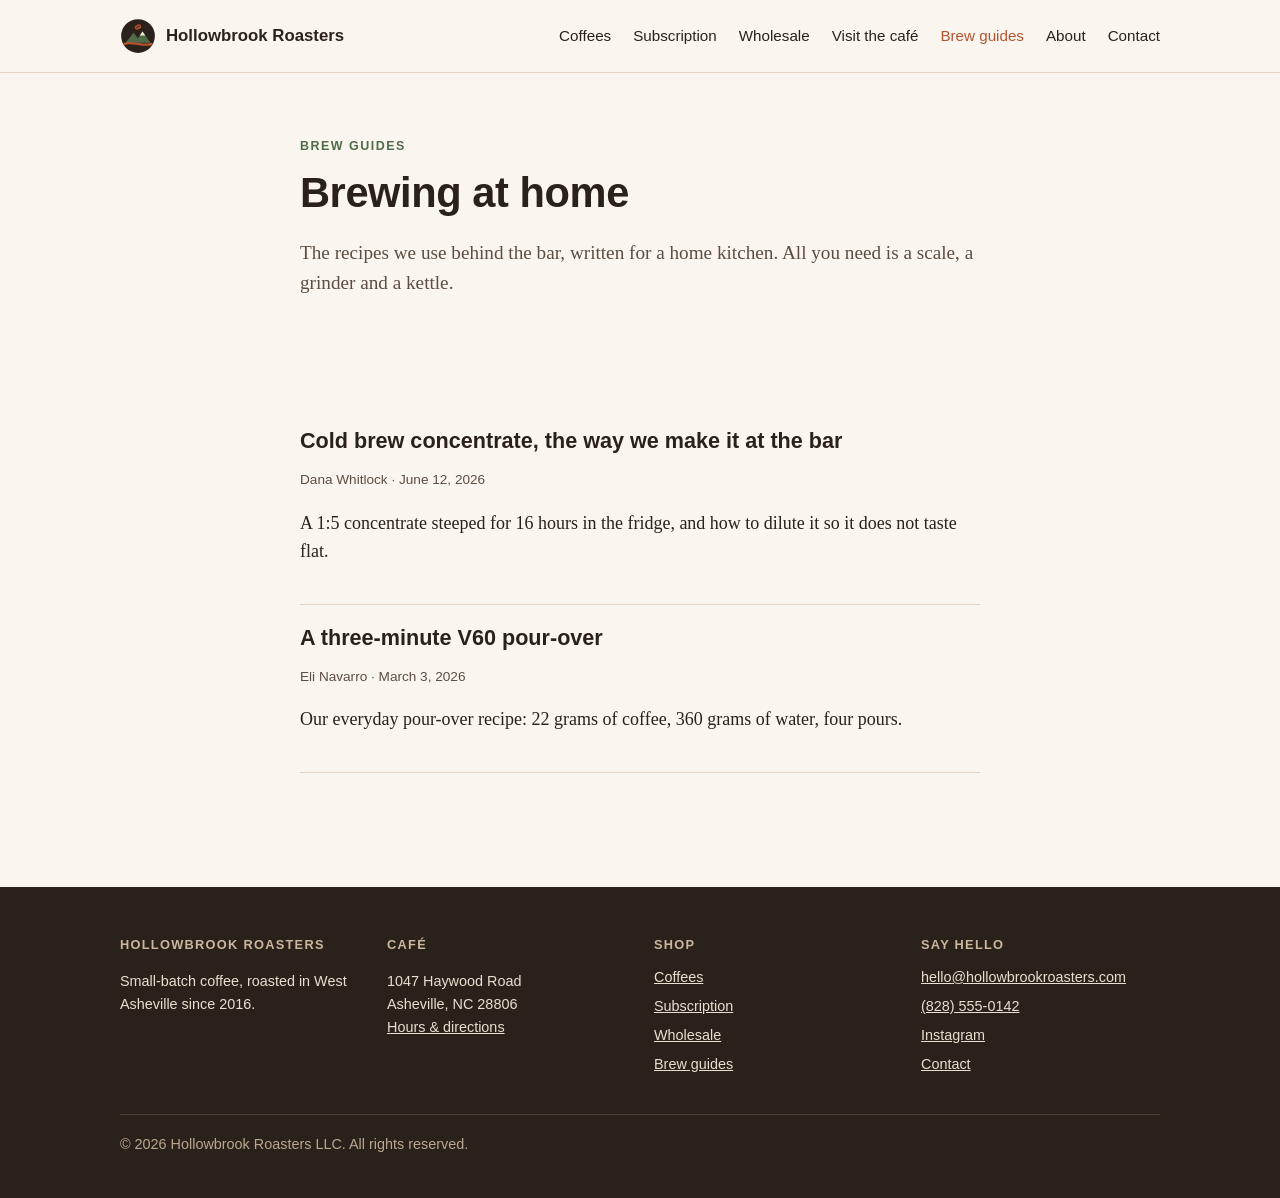
==== brew-guides/index.html @ ac103774 "Initial commit" ====
<!DOCTYPE html>
<html lang="en">
<head>
  <meta charset="utf-8">
  <meta name="viewport" content="width=device-width, initial-scale=1">
  <title>Brew guides — Hollowbrook Roasters</title>
  <meta name="description" content="Simple, tested recipes for brewing Hollowbrook coffee at home: V60 pour-over and cold brew concentrate, with ratios, grind sizes and timings.">
  <link rel="canonical" href="https://hollowbrookroasters.com/brew-guides/">
  <link rel="icon" href="/images/logo.svg" type="image/svg+xml">
  <link rel="stylesheet" href="/css/style.css">
</head>
<body>
  <header class="site-header">
    <div class="wrap">
      <a class="brand" href="/"><img src="/images/logo.svg" alt="" width="36" height="36"> Hollowbrook Roasters</a>
      <button class="nav-toggle" aria-expanded="false" aria-controls="site-nav">Menu</button>
      <nav id="site-nav" aria-label="Main">
        <ul>
        <li><a href="/coffees.html">Coffees</a></li>
        <li><a href="/subscription.html">Subscription</a></li>
        <li><a href="/wholesale.html">Wholesale</a></li>
        <li><a href="/cafe.html">Visit the café</a></li>
        <li><a href="/brew-guides/" aria-current="page">Brew guides</a></li>
        <li><a href="/about.html">About</a></li>
        <li><a href="/contact.html">Contact</a></li>
        </ul>
      </nav>
    </div>
  </header>

  <main>
    <section class="hero">
      <div class="narrow">
        <p class="eyebrow">Brew guides</p>
        <h1>Brewing at home</h1>
        <p class="lede">The recipes we use behind the bar, written for a home kitchen. All you need is a scale, a grinder and a kettle.</p>
      </div>
    </section>

    <section>
      <div class="narrow">
        <ul class="post-list">
          <li>
            <h2><a href="/brew-guides/cold-brew.html">Cold brew concentrate, the way we make it at the bar</a></h2>
            <p class="byline">Dana Whitlock &middot; June 12, 2026</p>
            <p>A 1:5 concentrate steeped for 16 hours in the fridge, and how to dilute it so it does not taste flat.</p>
          </li>
          <li>
            <h2><a href="/brew-guides/v60-pour-over.html">A three-minute V60 pour-over</a></h2>
            <p class="byline">Eli Navarro &middot; March 3, 2026</p>
            <p>Our everyday pour-over recipe: 22 grams of coffee, 360 grams of water, four pours.</p>
          </li>
        </ul>
      </div>
    </section>
  </main>

  <footer class="site-footer">
    <div class="wrap">
      <div class="cols">
        <div>
          <h4>Hollowbrook Roasters</h4>
          <p>Small-batch coffee, roasted in West Asheville since 2016.</p>
        </div>
        <div>
          <h4>Café</h4>
          <p>1047 Haywood Road<br>Asheville, NC 28806<br><a href="/cafe.html">Hours &amp; directions</a></p>
        </div>
        <div>
          <h4>Shop</h4>
          <ul>
            <li><a href="/coffees.html">Coffees</a></li>
            <li><a href="/subscription.html">Subscription</a></li>
            <li><a href="/wholesale.html">Wholesale</a></li>
            <li><a href="/brew-guides/">Brew guides</a></li>
          </ul>
        </div>
        <div>
          <h4>Say hello</h4>
          <ul>
            <li><a href="mailto:hello@hollowbrookroasters.com">hello@hollowbrookroasters.com</a></li>
            <li><a href="tel:+18285550142">(828) 555-0142</a></li>
            <li><a href="https://www.instagram.com/hollowbrookroasters/">Instagram</a></li>
            <li><a href="/contact.html">Contact</a></li>
          </ul>
        </div>
      </div>
      <p class="legal">&copy; 2026 Hollowbrook Roasters LLC. All rights reserved.</p>
    </div>
  </footer>

  <script src="/js/main.js"></script>
</body>
</html>
---- css/style.css ----
/* Hollowbrook Roasters */

:root {
  --ink: #2b211b;
  --ink-soft: #5c4d42;
  --paper: #faf6ef;
  --cream: #f1e7d6;
  --rust: #b5532e;
  --rust-dark: #8f3f21;
  --moss: #4f6b4a;
  --line: #e2d5c1;
  --radius: 10px;
  --max: 1080px;
}

* { box-sizing: border-box; }

html { -webkit-text-size-adjust: 100%; }

body {
  margin: 0;
  background: var(--paper);
  color: var(--ink);
  font-family: Georgia, "Iowan Old Style", "Times New Roman", serif;
  font-size: 18px;
  line-height: 1.6;
}

h1, h2, h3, .brand, .btn, nav, .eyebrow, .site-footer, table {
  font-family: "Avenir Next", "Segoe UI", Helvetica, Arial, sans-serif;
}

h1 { font-size: 2.6rem; line-height: 1.15; margin: 0 0 0.5em; letter-spacing: -0.01em; }
h2 { font-size: 1.7rem; line-height: 1.25; margin: 1.6em 0 0.5em; }
h3 { font-size: 1.2rem; margin: 1.4em 0 0.3em; }

a { color: var(--rust-dark); }
a:hover { color: var(--rust); }

img { max-width: 100%; height: auto; display: block; }

.wrap { max-width: var(--max); margin: 0 auto; padding: 0 20px; }
.narrow { max-width: 720px; margin: 0 auto; padding: 0 20px; }

/* Header */
.site-header { border-bottom: 1px solid var(--line); background: var(--paper); }
.site-header .wrap { display: flex; align-items: center; justify-content: space-between; min-height: 72px; }
.brand { display: flex; align-items: center; gap: 10px; text-decoration: none; color: var(--ink); font-weight: 700; font-size: 1.05rem; }
.brand img { width: 36px; height: 36px; }
.nav-toggle { display: none; background: none; border: 1px solid var(--line); border-radius: 6px; padding: 6px 10px; font-size: 0.9rem; cursor: pointer; }
nav ul { list-style: none; margin: 0; padding: 0; display: flex; gap: 22px; font-size: 0.95rem; }
nav a { color: var(--ink); text-decoration: none; }
nav a:hover, nav a[aria-current="page"] { color: var(--rust); }

@media (max-width: 860px) {
  .nav-toggle { display: block; }
  nav { display: none; position: absolute; top: 72px; left: 0; right: 0; background: var(--paper); border-bottom: 1px solid var(--line); }
  nav.open { display: block; }
  nav ul { flex-direction: column; gap: 0; padding: 8px 20px 16px; }
  nav li a { display: block; padding: 10px 0; }
  .site-header { position: relative; }
}

/* Hero */
.hero { padding: 64px 0 40px; }
.hero .wrap { display: grid; grid-template-columns: 1.1fr 1fr; gap: 48px; align-items: center; }
@media (max-width: 860px) { .hero .wrap { grid-template-columns: 1fr; } h1 { font-size: 2rem; } }
.eyebrow { text-transform: uppercase; letter-spacing: 0.12em; font-size: 0.78rem; color: var(--moss); font-weight: 600; margin: 0 0 12px; }
.lede { font-size: 1.2rem; color: var(--ink-soft); }

.btn { display: inline-block; background: var(--rust); color: #fff; padding: 12px 22px; border-radius: 999px; text-decoration: none; font-weight: 600; font-size: 0.95rem; border: 0; cursor: pointer; }
.btn:hover { background: var(--rust-dark); color: #fff; }
.btn.ghost { background: transparent; color: var(--ink); border: 1px solid var(--ink); }
.btn.ghost:hover { background: var(--ink); color: var(--paper); }
.actions { display: flex; gap: 12px; flex-wrap: wrap; margin-top: 24px; }

section { padding: 32px 0; }
.band { background: var(--cream); padding: 56px 0; margin: 32px 0; }

/* Cards */
.grid { display: grid; grid-template-columns: repeat(auto-fit, minmax(240px, 1fr)); gap: 24px; }
.card { background: #fff; border: 1px solid var(--line); border-radius: var(--radius); padding: 24px; }
.card h3 { margin-top: 0; }
.card .meta { font-family: "Avenir Next", "Segoe UI", Helvetica, Arial, sans-serif; font-size: 0.85rem; color: var(--ink-soft); }
.price { font-family: "Avenir Next", "Segoe UI", Helvetica, Arial, sans-serif; font-weight: 700; color: var(--rust-dark); }
.notes { font-style: italic; color: var(--ink-soft); }

.coffee { display: grid; grid-template-columns: 1fr auto; gap: 4px 16px; }
.coffee p { grid-column: 1 / -1; margin: 6px 0 0; }

/* Tables */
table { width: 100%; border-collapse: collapse; font-size: 0.95rem; margin: 16px 0; }
th, td { text-align: left; padding: 10px 12px; border-bottom: 1px solid var(--line); }
th { font-weight: 600; color: var(--ink-soft); }

/* Subscription builder */
.builder { background: #fff; border: 1px solid var(--line); border-radius: var(--radius); padding: 28px; }
.builder fieldset { border: 0; padding: 0; margin: 0 0 20px; }
.builder legend { font-family: "Avenir Next", "Segoe UI", Helvetica, Arial, sans-serif; font-weight: 600; margin-bottom: 8px; }
.builder label { display: inline-flex; align-items: center; gap: 6px; margin: 0 16px 8px 0; font-size: 1rem; }
.summary { font-family: "Avenir Next", "Segoe UI", Helvetica, Arial, sans-serif; background: var(--cream); padding: 14px 18px; border-radius: 8px; }

/* Forms */
form .field { margin-bottom: 16px; }
form label { display: block; font-family: "Avenir Next", "Segoe UI", Helvetica, Arial, sans-serif; font-size: 0.9rem; font-weight: 600; margin-bottom: 4px; }
input[type="text"], input[type="email"], select, textarea { width: 100%; padding: 10px 12px; border: 1px solid var(--line); border-radius: 6px; font: inherit; background: #fff; }
textarea { min-height: 140px; }

/* Hours */
.hours { list-style: none; padding: 0; margin: 0; }
.hours li { display: flex; justify-content: space-between; border-bottom: 1px dashed var(--line); padding: 6px 0; }
.open-now { display: inline-block; font-family: "Avenir Next", "Segoe UI", Helvetica, Arial, sans-serif; font-size: 0.85rem; font-weight: 600; padding: 4px 10px; border-radius: 999px; background: var(--cream); }
.open-now.is-open { background: #dfe9d9; color: var(--moss); }

/* Posts */
.post-list { list-style: none; padding: 0; }
.post-list li { border-bottom: 1px solid var(--line); padding: 20px 0; }
.post-list h2 { margin: 0 0 4px; font-size: 1.35rem; }
.post-list h2 a { text-decoration: none; color: var(--ink); }
.byline { font-family: "Avenir Next", "Segoe UI", Helvetica, Arial, sans-serif; font-size: 0.85rem; color: var(--ink-soft); }
.recipe { background: var(--cream); border-radius: var(--radius); padding: 18px 22px; margin: 24px 0; }
.recipe dl { display: grid; grid-template-columns: auto 1fr; gap: 4px 16px; margin: 0; }
.recipe dt { font-family: "Avenir Next", "Segoe UI", Helvetica, Arial, sans-serif; font-weight: 600; }
.recipe dd { margin: 0; }
ol.steps li { margin-bottom: 10px; }

/* Footer */
.site-footer { background: var(--ink); color: #e9dfd0; margin-top: 64px; padding: 48px 0 28px; font-size: 0.9rem; }
.site-footer a { color: #e9dfd0; }
.site-footer .cols { display: grid; grid-template-columns: repeat(auto-fit, minmax(180px, 1fr)); gap: 28px; }
.site-footer h4 { margin: 0 0 10px; font-size: 0.8rem; text-transform: uppercase; letter-spacing: 0.1em; color: #c9b79f; }
.site-footer ul { list-style: none; margin: 0; padding: 0; }
.site-footer li { margin-bottom: 6px; }
.site-footer .legal { border-top: 1px solid #4a3d33; margin-top: 32px; padding-top: 18px; color: #b9a891; }
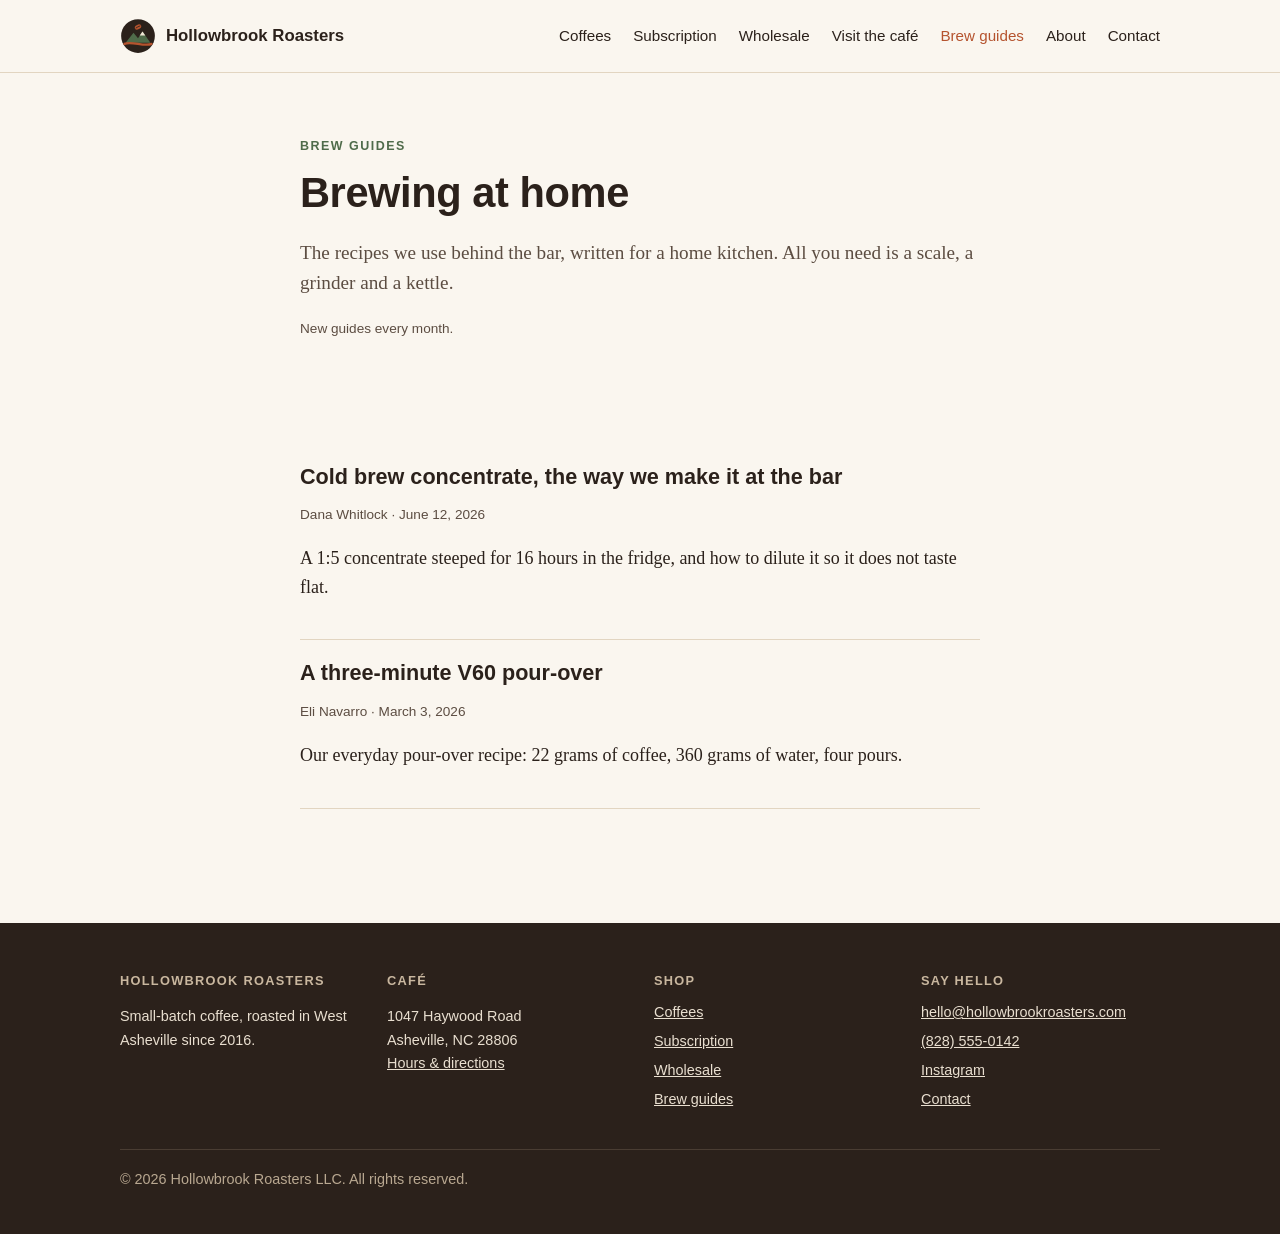
==== commit 06aa6339: "Add "New guides every month" note to brew guides page - The brew guides page now shows a one-line "N" ====
--- a/brew-guides/index.html
+++ b/brew-guides/index.html
@@ -34,6 +34,7 @@
         <p class="eyebrow">Brew guides</p>
         <h1>Brewing at home</h1>
         <p class="lede">The recipes we use behind the bar, written for a home kitchen. All you need is a scale, a grinder and a kettle.</p>
+        <p class="byline">New guides every month.</p>
       </div>
     </section>
 
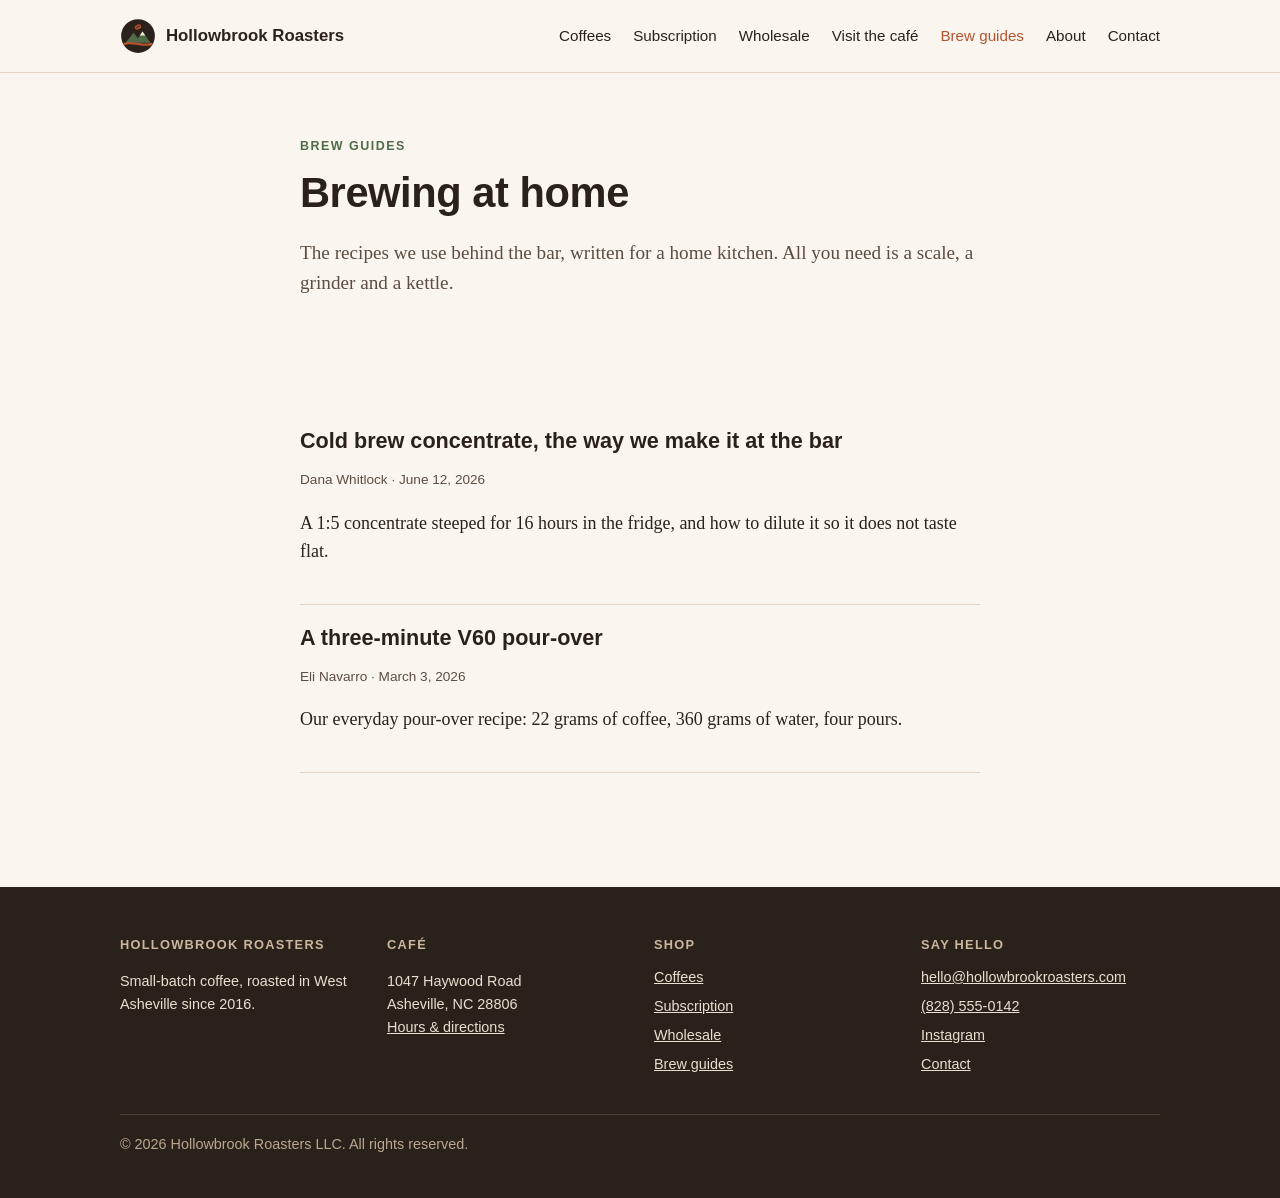
==== commit 54c0d186: "Install Letter on my website (hollowbrookroasters.com) in this reposi… Added Letter's script tag to " ====
--- a/brew-guides/index.html
+++ b/brew-guides/index.html
@@ -8,6 +8,7 @@
   <link rel="canonical" href="https://hollowbrookroasters.com/brew-guides/">
   <link rel="icon" href="/images/logo.svg" type="image/svg+xml">
   <link rel="stylesheet" href="/css/style.css">
+  <script>(function(w,d){var h=null;try{var l=w.localStorage,p=JSON.parse(l.getItem("lv:vp:"+"lv_pub_e1r4zvyhh9jw34i81zcaz2g5")||"[]"),q=(location.pathname||"/").replace(/\/{2,}/g,"/").replace(/(.)\/+$/,"$1");if(p.indexOf(q)>=0){w.__lvHeld=1;h=d.createElement("style");h.textContent="html{opacity:0!important}";d.head.appendChild(h)}}catch(e){}w.__lvReveal=function(){if(h&&h.parentNode)h.parentNode.removeChild(h);h=null};setTimeout(function(){if(h)w.__lvLate=1;w.__lvReveal()},300);var s=d.createElement("script");s.src="https://lettervisit.com/v.js?k=lv_pub_e1r4zvyhh9jw34i81zcaz2g5";s.async=true;s.setAttribute("data-key","lv_pub_e1r4zvyhh9jw34i81zcaz2g5");s.onerror=w.__lvReveal;d.head.appendChild(s)})(window,document)</script>
 </head>
 <body>
   <header class="site-header">
@@ -34,7 +35,6 @@
         <p class="eyebrow">Brew guides</p>
         <h1>Brewing at home</h1>
         <p class="lede">The recipes we use behind the bar, written for a home kitchen. All you need is a scale, a grinder and a kettle.</p>
-        <p class="byline">New guides every month.</p>
       </div>
     </section>
 
